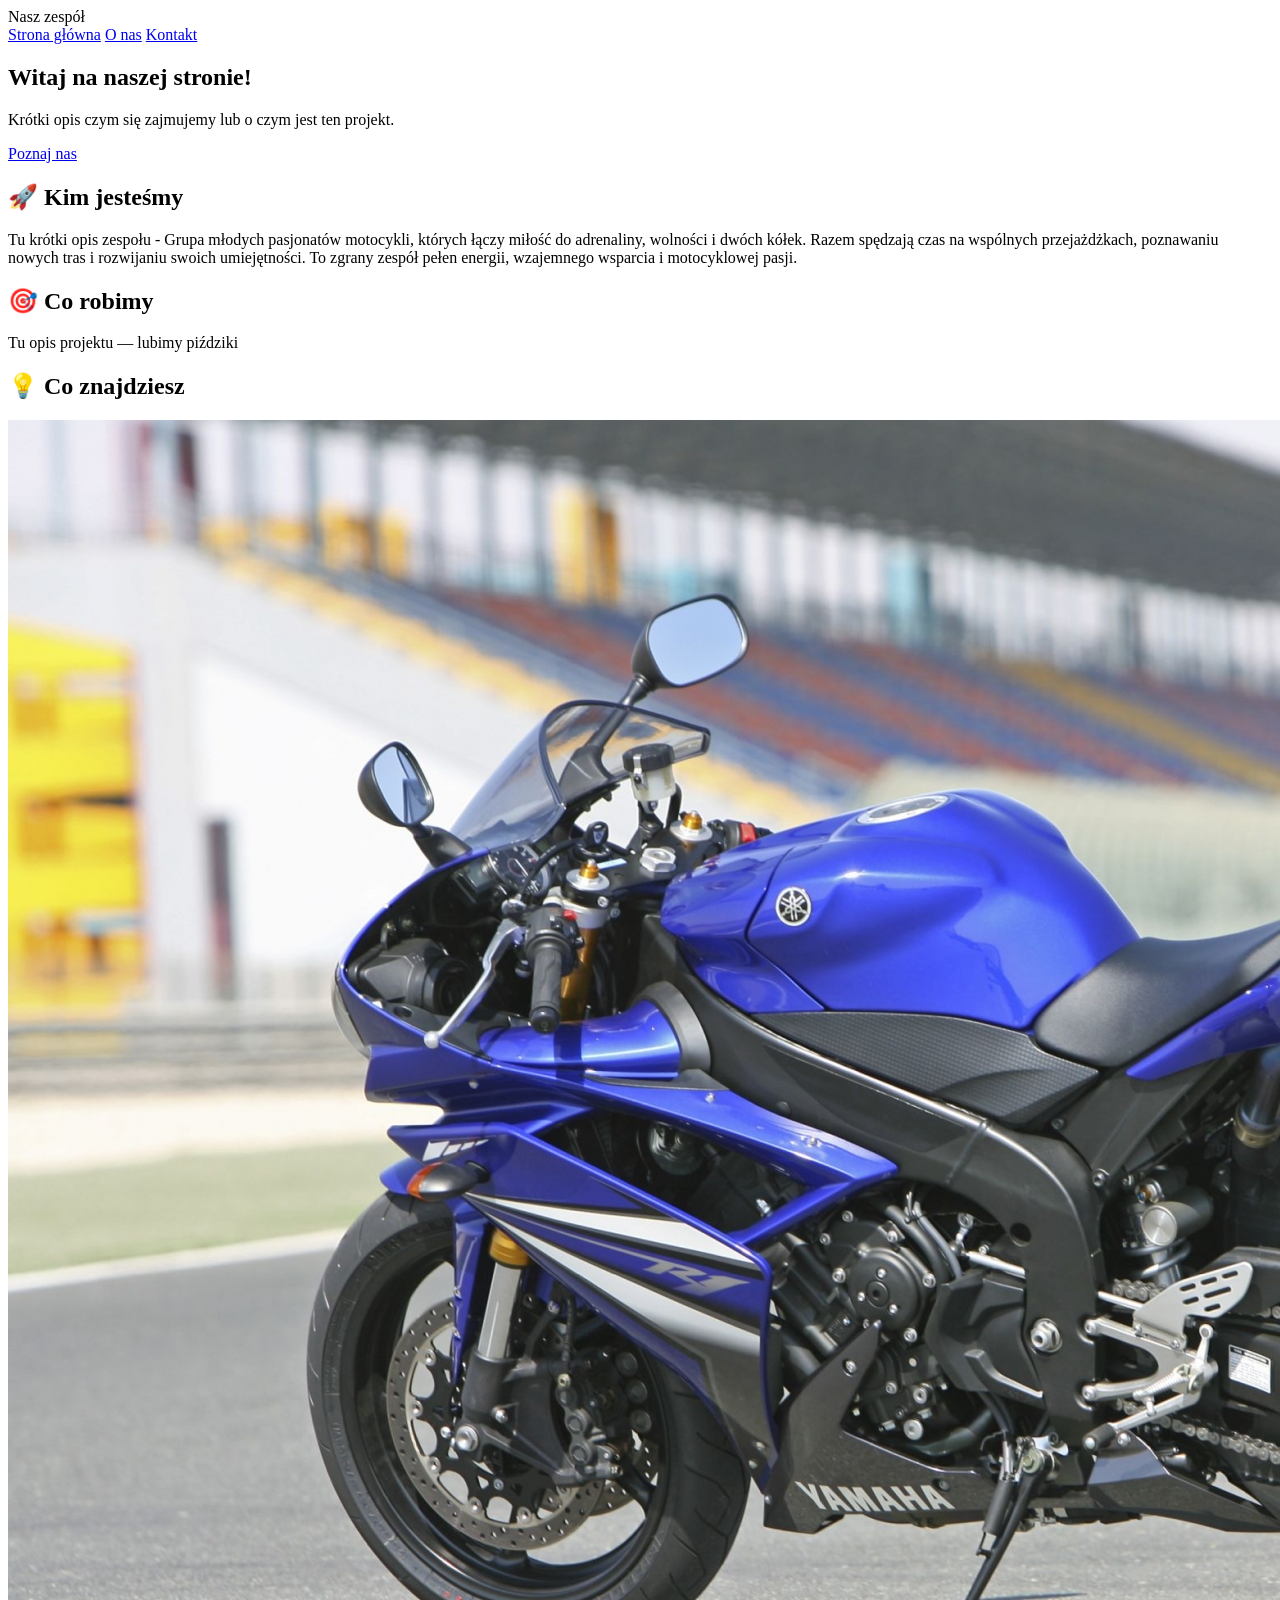
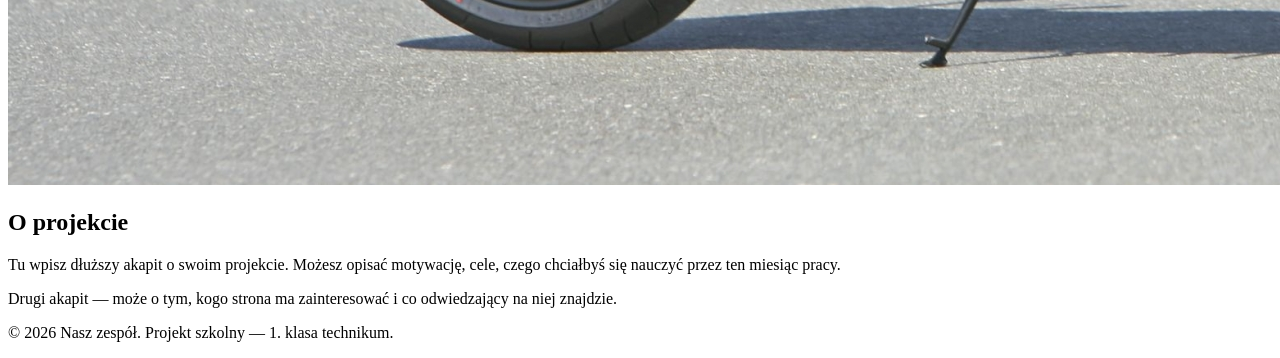
==== index.html @ 54bbe349 "Update index.html" ====
<!DOCTYPE html>
<html lang="pl">
<head>
  <meta charset="UTF-8">
  <meta name="viewport" content="width=device-width, initial-scale=1.0">
  <title>Nasz zespół — Z</title>
  <link rel="stylesheet" href="style.css">
</head>
<body>

  <header class="topbar">
    <div class="logo">Nasz zespół</div>
    <nav>
      <a href="index.html" class="active">Strona główna</a>
      <a href="o-nas.html">O nas</a>
      <a href="kontakt.html">Kontakt</a>
    </nav>
  </header>

  <section class="hero">
    <h1>Witaj na naszej stronie!</h1>
    <p>Krótki opis czym się zajmujemy lub o czym jest ten projekt.</p>
    <a href="o-nas.html" class="btn">Poznaj nas</a>
  </section>

  <main class="container">

    <section class="card-grid">
      <article class="card">
        <h2>🚀 Kim jesteśmy</h2>
        <p>Tu krótki opis zespołu - Grupa młodych pasjonatów motocykli, których łączy miłość do adrenaliny, wolności i dwóch kółek. Razem spędzają czas na wspólnych przejażdżkach, poznawaniu nowych tras i rozwijaniu swoich umiejętności. To zgrany zespół pełen energii, wzajemnego wsparcia i motocyklowej pasji.
</p>
      </article>
      <article class="card">
        <h2>🎯 Co robimy</h2>
        <p>Tu opis projektu — lubimy piździki</p>
      </article>
      <article class="card">
        <h2>💡 Co znajdziesz</h2>
        <img src="Yamaha_R1_RN19_030.jpg" alt="Yamaha_R1_RN19_030.jpg">
  
      </article>
    </section>

    <section class="content">
      <h2>O projekcie</h2>
      <p>
        Tu wpisz dłuższy akapit o swoim projekcie. Możesz opisać motywację,
        cele, czego chciałbyś się nauczyć przez ten miesiąc pracy.
      </p>
      <p>
        Drugi akapit — może o tym, kogo strona ma zainteresować i co
        odwiedzający na niej znajdzie.
      </p>
    </section>

  </main>

  <footer class="footer">
    <p>&copy; 2026 Nasz zespół. Projekt szkolny — 1. klasa technikum.</p>
  </footer>

</body>
</html>
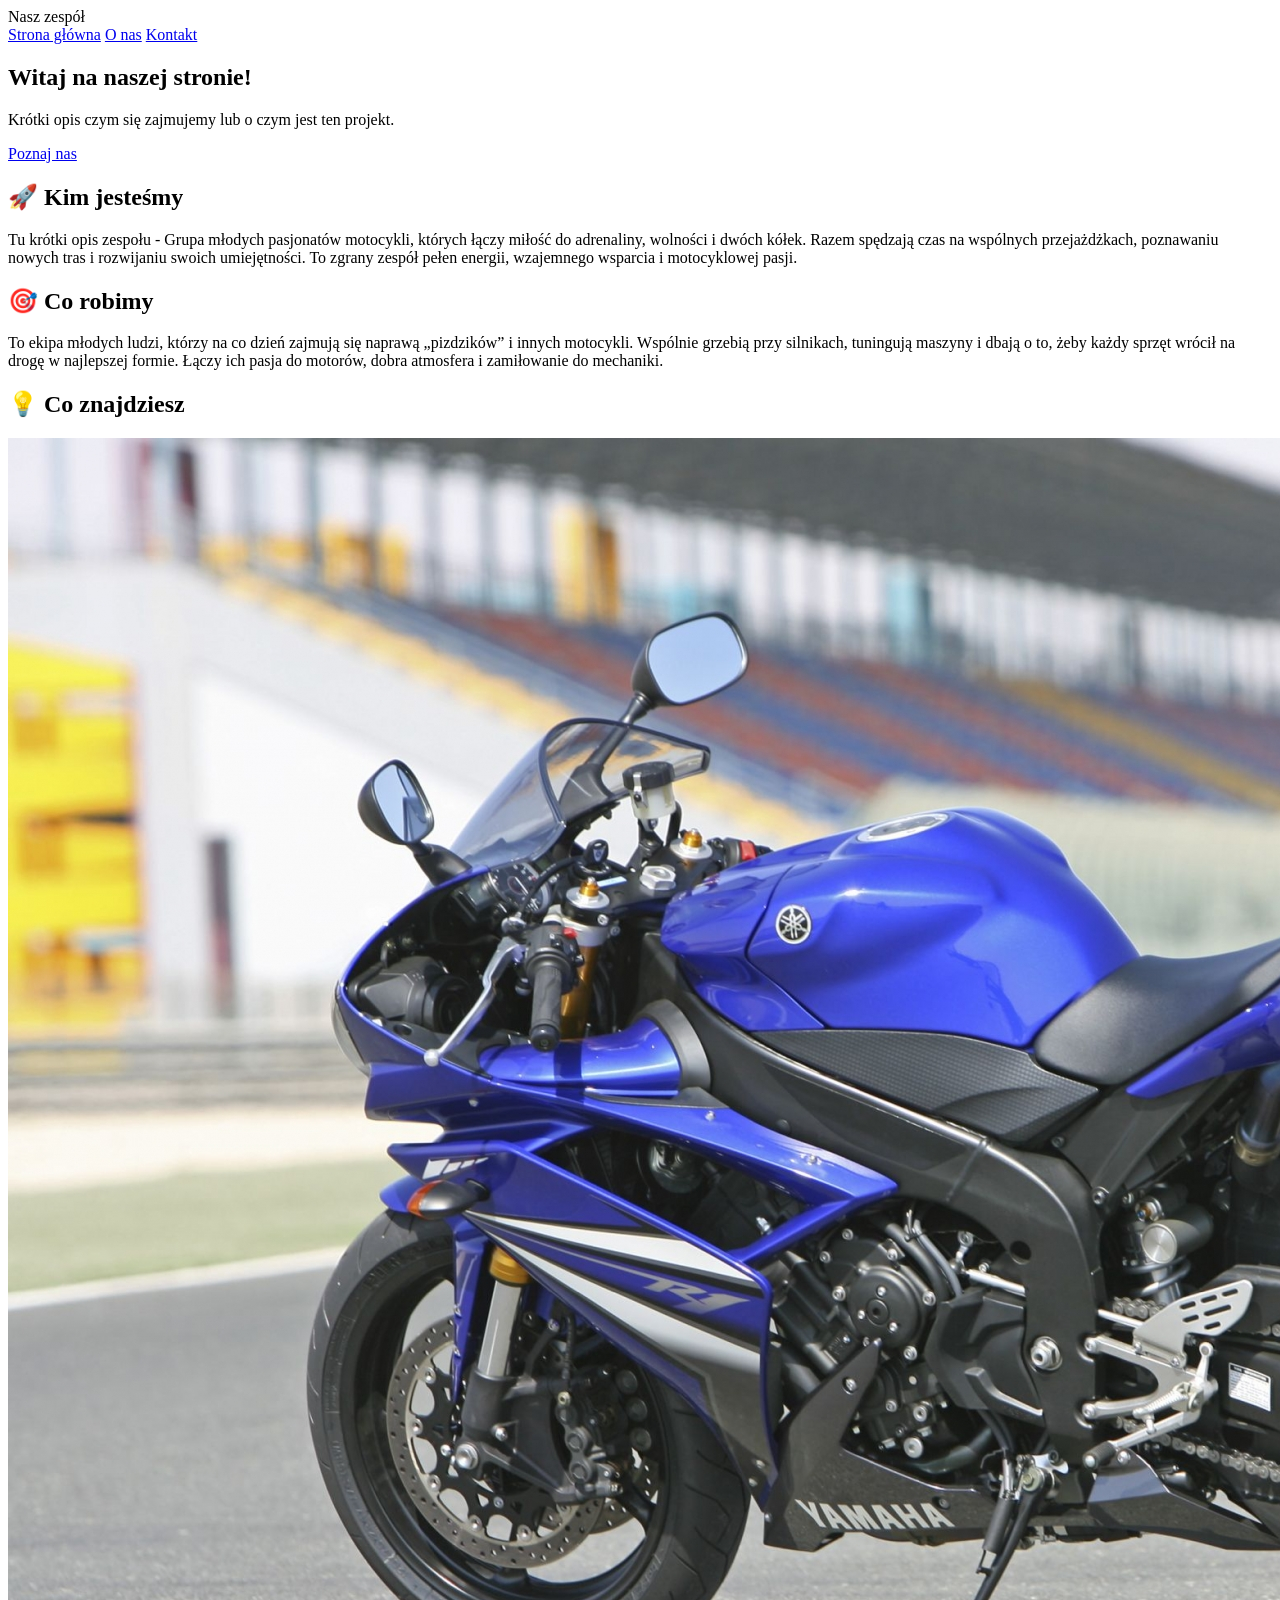
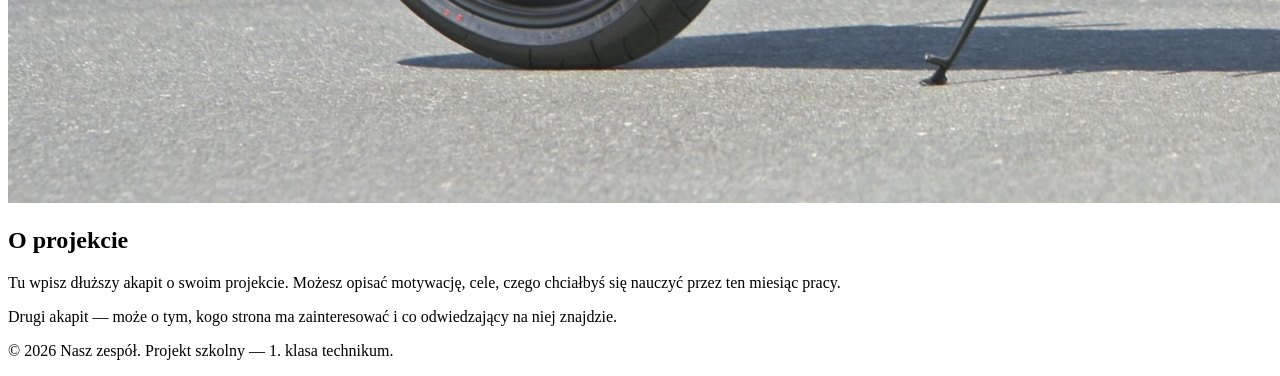
==== commit 7b091ceb: "Update index.html" ====
--- a/index.html
+++ b/index.html
@@ -28,12 +28,17 @@
     <section class="card-grid">
       <article class="card">
         <h2>🚀 Kim jesteśmy</h2>
-        <p>Tu krótki opis zespołu - Grupa młodych pasjonatów motocykli, których łączy miłość do adrenaliny, wolności i dwóch kółek. Razem spędzają czas na wspólnych przejażdżkach, poznawaniu nowych tras i rozwijaniu swoich umiejętności. To zgrany zespół pełen energii, wzajemnego wsparcia i motocyklowej pasji.
+        <p>Tu krótki opis zespołu - Grupa młodych pasjonatów motocykli, których łączy miłość do adrenaliny,
+          wolności i dwóch kółek. Razem spędzają czas na wspólnych przejażdżkach, poznawaniu nowych tras i
+          rozwijaniu swoich umiejętności. To zgrany zespół pełen energii, wzajemnego wsparcia i motocyklowej pasji.
 </p>
       </article>
       <article class="card">
         <h2>🎯 Co robimy</h2>
-        <p>Tu opis projektu — lubimy piździki</p>
+        <p>To ekipa młodych ludzi, którzy na co dzień zajmują się naprawą „pizdzików” i innych motocykli.
+          Wspólnie grzebią przy silnikach, tuningują maszyny i dbają o to, żeby każdy sprzęt wrócił na drogę w
+          najlepszej formie. Łączy ich pasja do motorów, dobra atmosfera i zamiłowanie do mechaniki.
+</p>
       </article>
       <article class="card">
         <h2>💡 Co znajdziesz</h2>
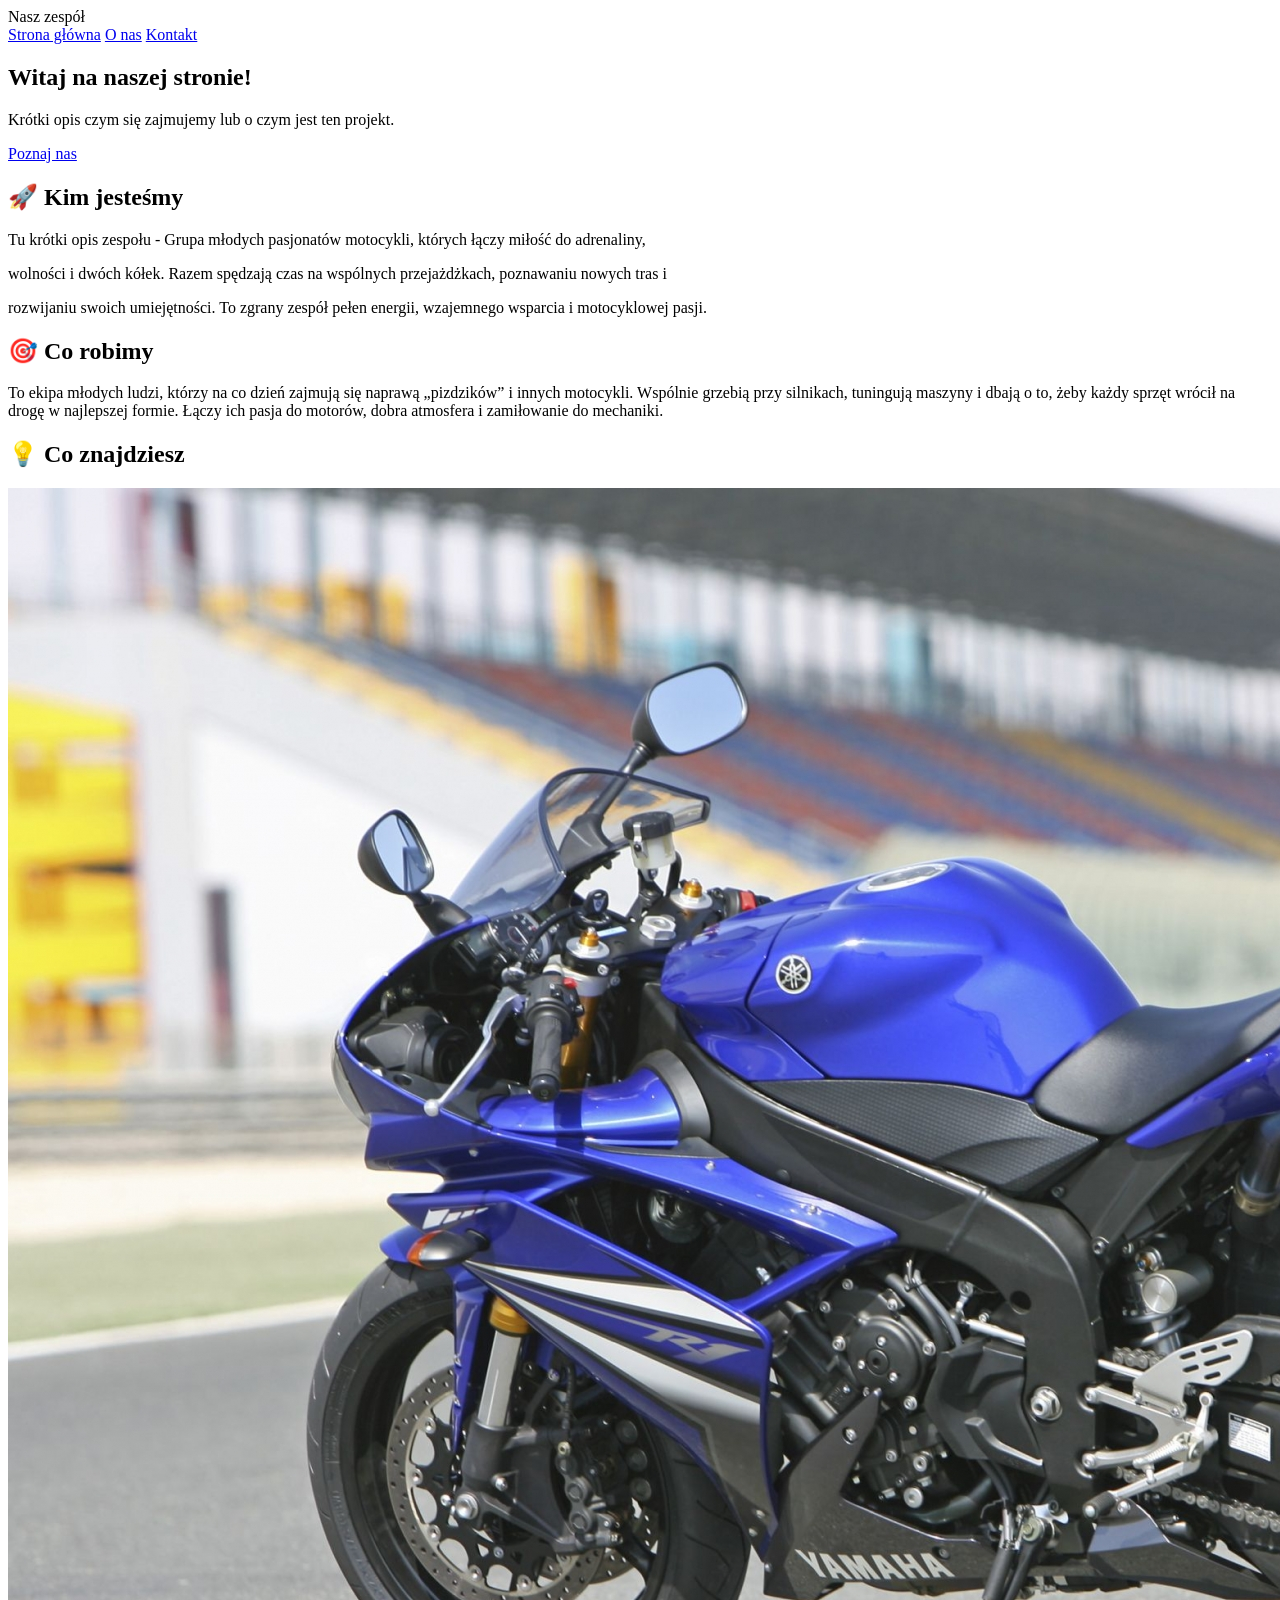
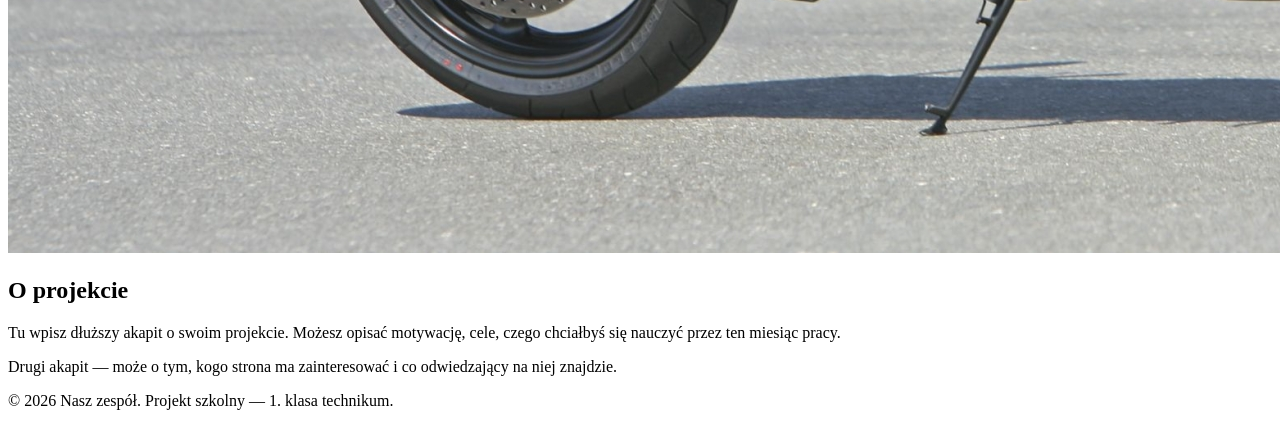
==== commit 3b43b568: "Update index.html" ====
--- a/index.html
+++ b/index.html
@@ -28,9 +28,9 @@
     <section class="card-grid">
       <article class="card">
         <h2>🚀 Kim jesteśmy</h2>
-        <p>Tu krótki opis zespołu - Grupa młodych pasjonatów motocykli, których łączy miłość do adrenaliny,
-          wolności i dwóch kółek. Razem spędzają czas na wspólnych przejażdżkach, poznawaniu nowych tras i
-          rozwijaniu swoich umiejętności. To zgrany zespół pełen energii, wzajemnego wsparcia i motocyklowej pasji.
+        <p>Tu krótki opis zespołu - Grupa młodych pasjonatów motocykli, których łączy miłość do adrenaliny,</p>
+        </p>  wolności i dwóch kółek. Razem spędzają czas na wspólnych przejażdżkach, poznawaniu nowych tras i</p>
+      </p>    rozwijaniu swoich umiejętności. To zgrany zespół pełen energii, wzajemnego wsparcia i motocyklowej pasji.
 </p>
       </article>
       <article class="card">
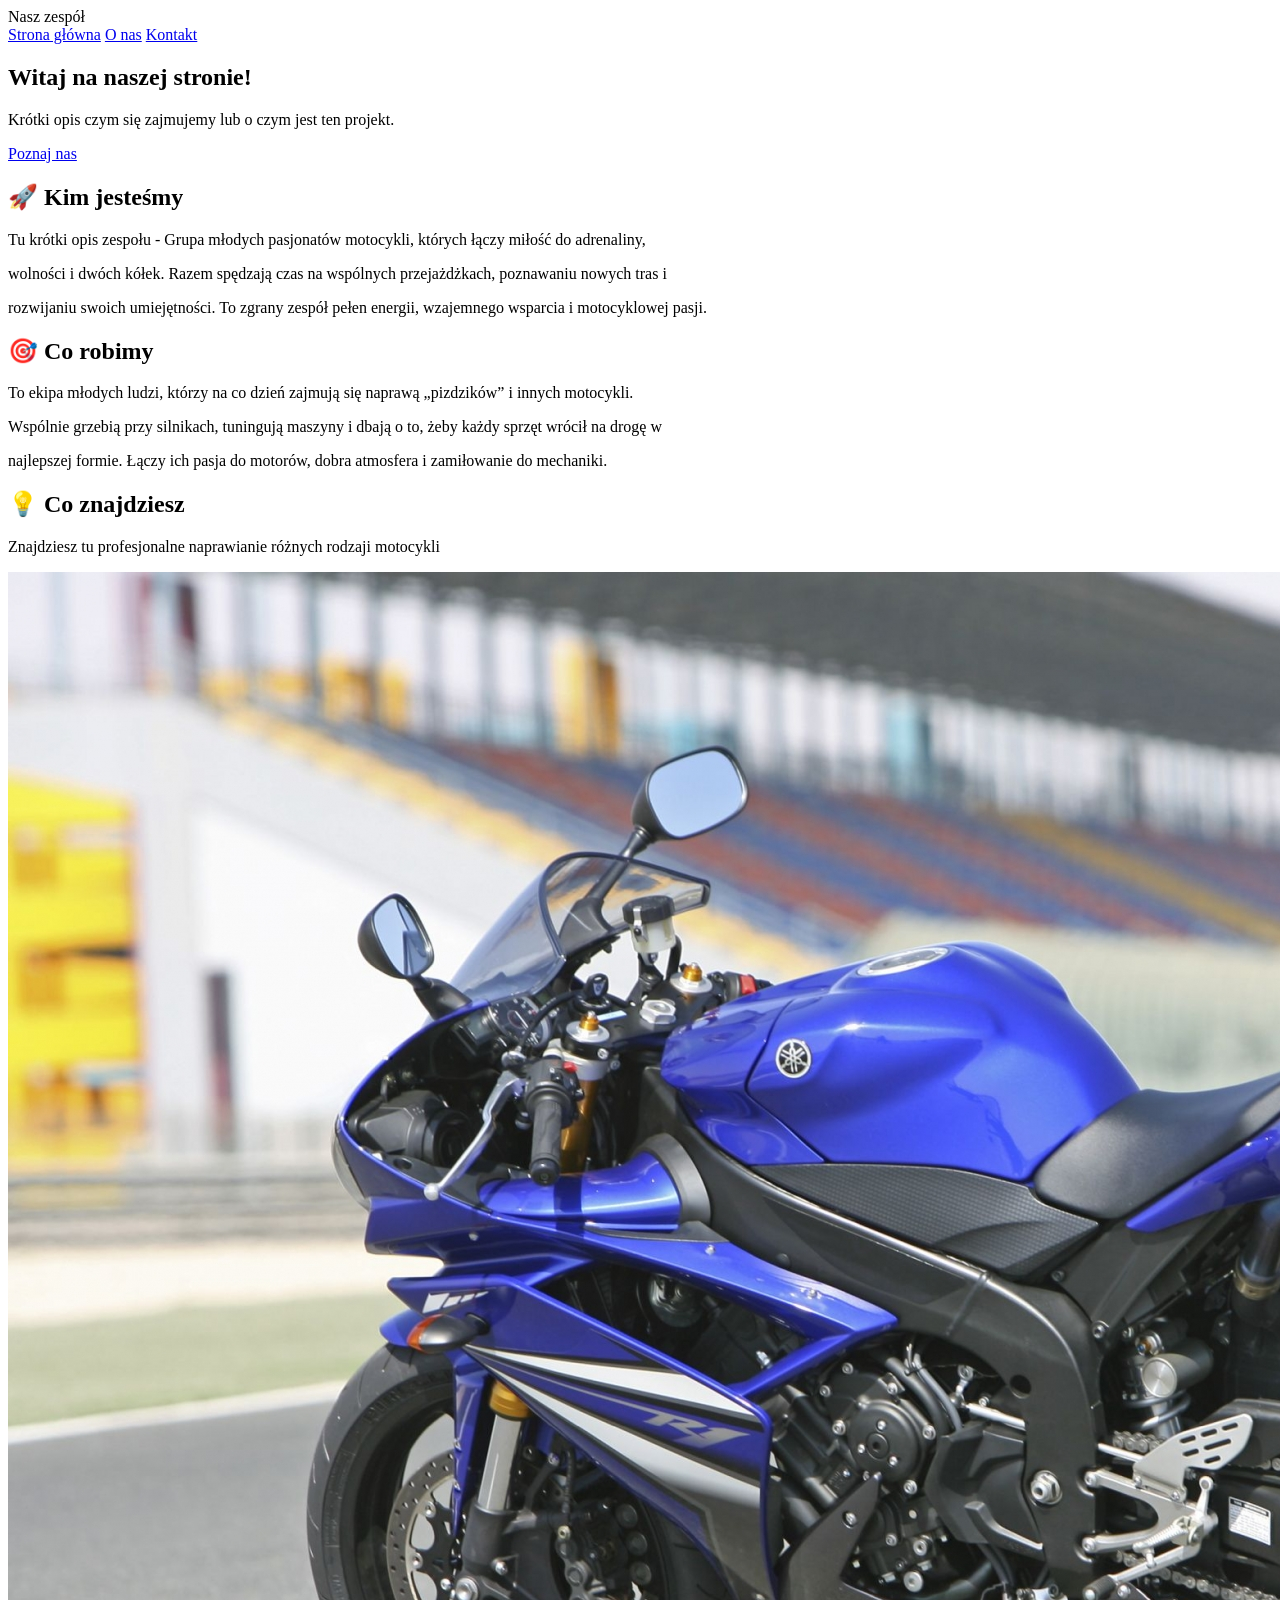
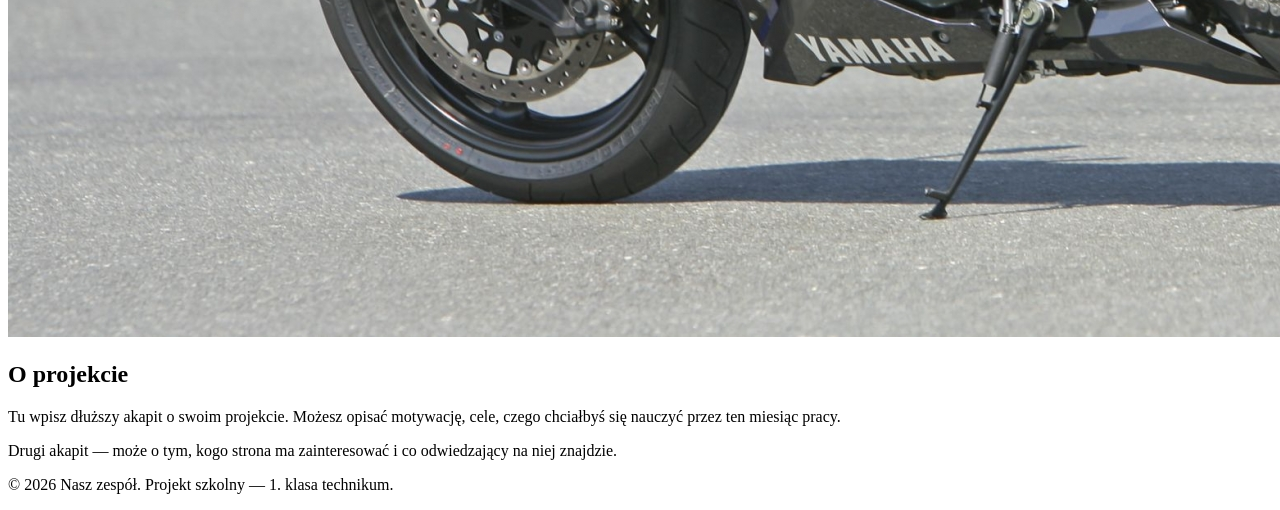
==== commit 7d8e4ad0: "Update index.html" ====
--- a/index.html
+++ b/index.html
@@ -35,13 +35,14 @@
       </article>
       <article class="card">
         <h2>🎯 Co robimy</h2>
-        <p>To ekipa młodych ludzi, którzy na co dzień zajmują się naprawą „pizdzików” i innych motocykli.
-          Wspólnie grzebią przy silnikach, tuningują maszyny i dbają o to, żeby każdy sprzęt wrócił na drogę w
-          najlepszej formie. Łączy ich pasja do motorów, dobra atmosfera i zamiłowanie do mechaniki.
+        <p>To ekipa młodych ludzi, którzy na co dzień zajmują się naprawą „pizdzików” i innych motocykli.</p>
+        </p>  Wspólnie grzebią przy silnikach, tuningują maszyny i dbają o to, żeby każdy sprzęt wrócił na drogę w</p>
+       </p>   najlepszej formie. Łączy ich pasja do motorów, dobra atmosfera i zamiłowanie do mechaniki.
 </p>
       </article>
       <article class="card">
         <h2>💡 Co znajdziesz</h2>
+       </p> Znajdziesz tu profesjonalne naprawianie różnych rodzaji motocykli</p>
         <img src="Yamaha_R1_RN19_030.jpg" alt="Yamaha_R1_RN19_030.jpg">
   
       </article>
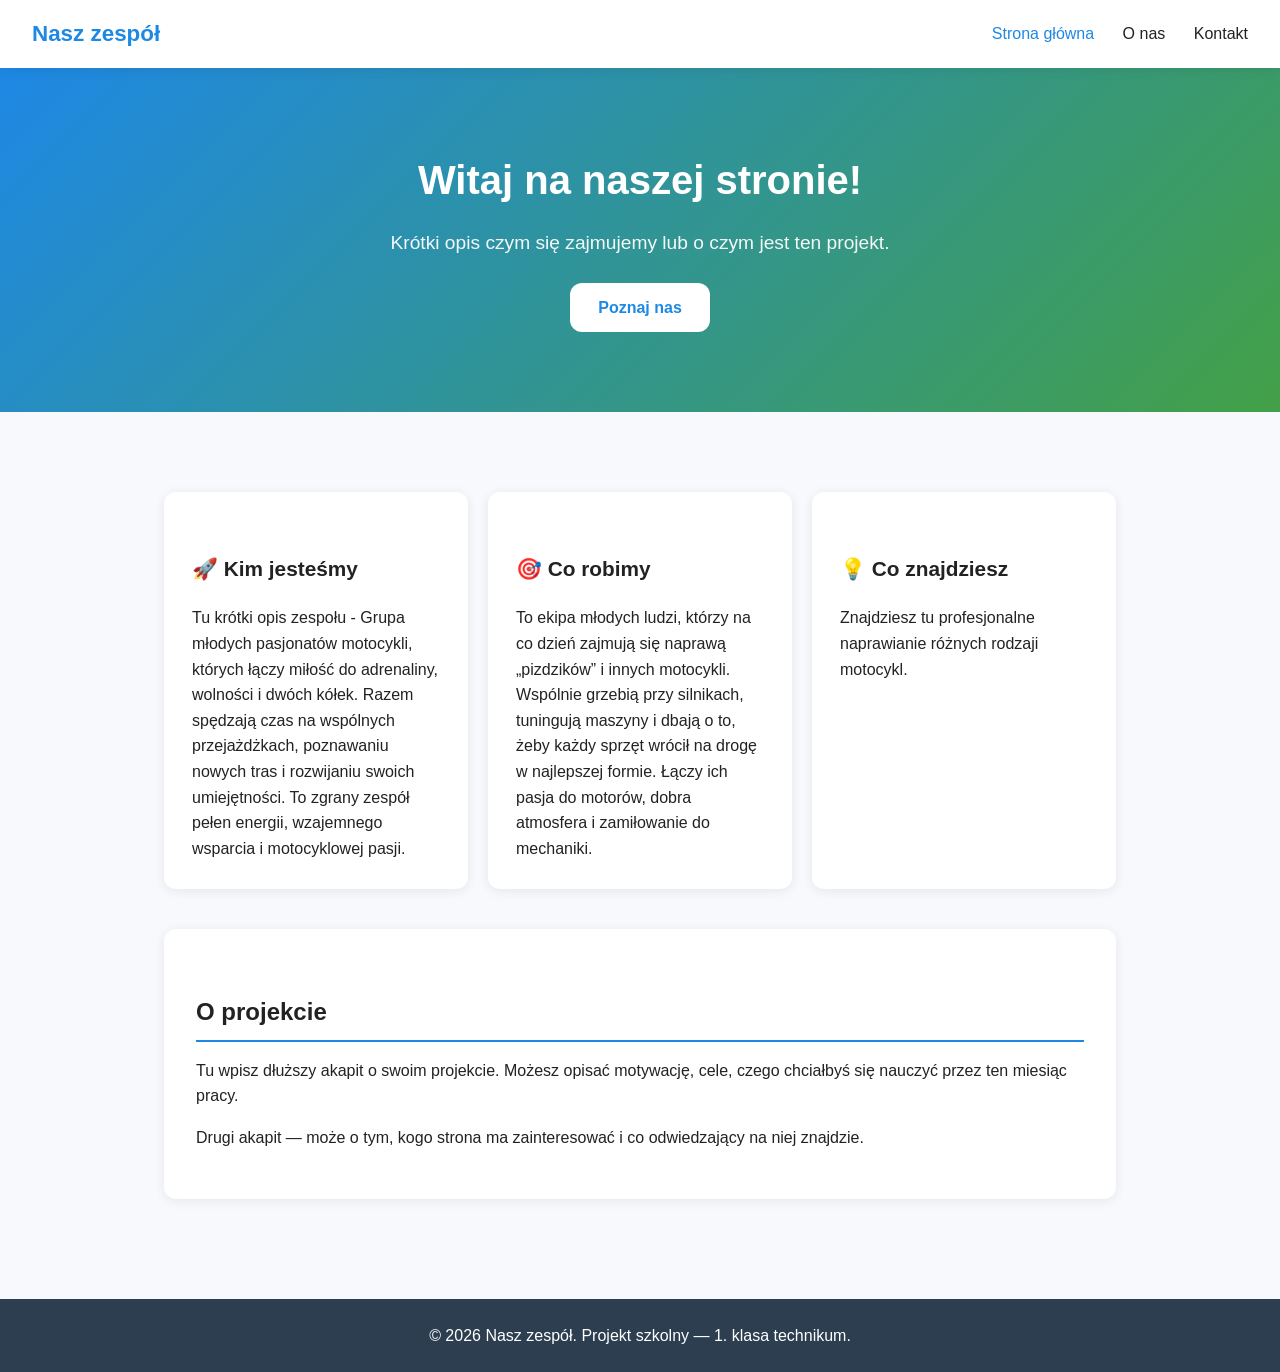
==== commit aa97fad3: "Update index.html" ====
--- a/index.html
+++ b/index.html
@@ -28,22 +28,22 @@
     <section class="card-grid">
       <article class="card">
         <h2>🚀 Kim jesteśmy</h2>
-        <p>Tu krótki opis zespołu - Grupa młodych pasjonatów motocykli, których łączy miłość do adrenaliny,</p>
-        </p>  wolności i dwóch kółek. Razem spędzają czas na wspólnych przejażdżkach, poznawaniu nowych tras i</p>
-      </p>    rozwijaniu swoich umiejętności. To zgrany zespół pełen energii, wzajemnego wsparcia i motocyklowej pasji.
+        <p>Tu krótki opis zespołu - Grupa młodych pasjonatów motocykli, których łączy miłość do adrenaliny,
+         wolności i dwóch kółek. Razem spędzają czas na wspólnych przejażdżkach, poznawaniu nowych tras i
+          rozwijaniu swoich umiejętności. To zgrany zespół pełen energii, wzajemnego wsparcia i motocyklowej pasji.
 </p>
       </article>
       <article class="card">
         <h2>🎯 Co robimy</h2>
-        <p>To ekipa młodych ludzi, którzy na co dzień zajmują się naprawą „pizdzików” i innych motocykli.</p>
-        </p>  Wspólnie grzebią przy silnikach, tuningują maszyny i dbają o to, żeby każdy sprzęt wrócił na drogę w</p>
-       </p>   najlepszej formie. Łączy ich pasja do motorów, dobra atmosfera i zamiłowanie do mechaniki.
+        <p>To ekipa młodych ludzi, którzy na co dzień zajmują się naprawą „pizdzików” i innych motocykli.
+          Wspólnie grzebią przy silnikach, tuningują maszyny i dbają o to, żeby każdy sprzęt wrócił na drogę w
+         najlepszej formie. Łączy ich pasja do motorów, dobra atmosfera i zamiłowanie do mechaniki.
 </p>
       </article>
       <article class="card">
         <h2>💡 Co znajdziesz</h2>
-       </p> Znajdziesz tu profesjonalne naprawianie różnych rodzaji motocykli</p>
-        <img src="Yamaha_R1_RN19_030.jpg" alt="Yamaha_R1_RN19_030.jpg">
+       </p> Znajdziesz tu profesjonalne naprawianie różnych rodzaji motocykl. </p>
+        <img src="" alt="">
   
       </article>
     </section>
--- a/style.css
+++ b/style.css
@@ -0,0 +1,231 @@
+/* ===== ZMIENNE — zmień tutaj, żeby zmienić wygląd całej strony ===== */
+:root {
+  --kolor-glowny: #1e88e5;
+  --kolor-akcent: #43a047;
+  --kolor-tlo: #f7f9fc;
+  --kolor-karty: #ffffff;
+  --kolor-tekst: #222;
+  --kolor-tekst-jasny: #666;
+  --cien: 0 2px 12px rgba(0, 0, 0, 0.08);
+  --zaokraglenie: 12px;
+}
+
+/* ===== RESET I BAZOWE STYLE ===== */
+* {
+  box-sizing: border-box;
+  margin: 0;
+  padding: 0;
+}
+
+body {
+  font-family: "Segoe UI", "Helvetica Neue", sans-serif;
+  background: var(--kolor-tlo);
+  color: var(--kolor-tekst);
+  line-height: 1.6;
+}
+
+a { color: var(--kolor-glowny); text-decoration: none; }
+a:hover { text-decoration: underline; }
+
+/* ===== NAGŁÓWEK Z MENU ===== */
+.topbar {
+  background: var(--kolor-karty);
+  display: flex;
+  justify-content: space-between;
+  align-items: center;
+  padding: 16px 32px;
+  box-shadow: var(--cien);
+  position: sticky;
+  top: 0;
+  z-index: 100;
+}
+
+.logo {
+  font-size: 1.4rem;
+  font-weight: 700;
+  color: var(--kolor-glowny);
+}
+
+.topbar nav a {
+  margin-left: 24px;
+  color: var(--kolor-tekst);
+  font-weight: 500;
+}
+
+.topbar nav a.active,
+.topbar nav a:hover {
+  color: var(--kolor-glowny);
+  text-decoration: none;
+}
+
+/* ===== SEKCJA POWITALNA (HERO) ===== */
+.hero {
+  background: linear-gradient(135deg, var(--kolor-glowny), var(--kolor-akcent));
+  color: white;
+  padding: 80px 32px;
+  text-align: center;
+}
+
+.hero h1 { font-size: 2.5rem; margin-bottom: 16px; }
+.hero p { font-size: 1.2rem; opacity: 0.95; margin-bottom: 24px; }
+
+.btn {
+  display: inline-block;
+  padding: 12px 28px;
+  background: white;
+  color: var(--kolor-glowny);
+  border-radius: var(--zaokraglenie);
+  font-weight: 600;
+  border: none;
+  cursor: pointer;
+  transition: transform 0.2s;
+}
+
+.btn:hover { transform: translateY(-2px); text-decoration: none; }
+
+/* ===== GŁÓWNY KONTENER ===== */
+.container {
+  max-width: 1000px;
+  margin: 0 auto;
+  padding: 40px 24px;
+}
+
+.container h1 {
+  color: var(--kolor-glowny);
+  margin-bottom: 24px;
+}
+
+.container h2 {
+  color: var(--kolor-tekst);
+  margin: 32px 0 16px;
+  padding-bottom: 8px;
+  border-bottom: 2px solid var(--kolor-glowny);
+}
+
+/* ===== KAFELKI (GRID) ===== */
+.card-grid {
+  display: grid;
+  grid-template-columns: repeat(auto-fit, minmax(260px, 1fr));
+  gap: 20px;
+  margin: 40px 0;
+}
+
+.card {
+  background: var(--kolor-karty);
+  padding: 28px;
+  border-radius: var(--zaokraglenie);
+  box-shadow: var(--cien);
+  transition: transform 0.2s;
+}
+
+.card:hover { transform: translateY(-4px); }
+.card h2 { font-size: 1.3rem; margin-bottom: 12px; border: none; }
+
+/* ===== SEKCJA TREŚCI ===== */
+.content {
+  background: var(--kolor-karty);
+  padding: 32px;
+  border-radius: var(--zaokraglenie);
+  box-shadow: var(--cien);
+  margin-top: 32px;
+}
+
+.content p { margin-bottom: 16px; }
+
+/* ===== SIATKA Z CZŁONKAMI ZESPOŁU ===== */
+.team-grid {
+  display: grid;
+  grid-template-columns: repeat(auto-fit, minmax(220px, 1fr));
+  gap: 24px;
+  margin-top: 32px;
+}
+
+.member {
+  background: var(--kolor-karty);
+  padding: 24px;
+  border-radius: var(--zaokraglenie);
+  box-shadow: var(--cien);
+  text-align: center;
+}
+
+.member img {
+  width: 140px;
+  height: 140px;
+  border-radius: 50%;
+  object-fit: cover;
+  margin-bottom: 16px;
+}
+
+.member h3 { margin-bottom: 4px; }
+.member .role {
+  color: var(--kolor-glowny);
+  font-weight: 600;
+  font-size: 0.9rem;
+  margin-bottom: 12px;
+}
+.member p { color: var(--kolor-tekst-jasny); font-size: 0.95rem; }
+
+/* ===== FORMULARZ KONTAKTOWY ===== */
+.contact-form {
+  background: var(--kolor-karty);
+  padding: 32px;
+  border-radius: var(--zaokraglenie);
+  box-shadow: var(--cien);
+  display: flex;
+  flex-direction: column;
+  gap: 12px;
+  margin-top: 24px;
+}
+
+.contact-form label { font-weight: 600; }
+
+.contact-form input,
+.contact-form textarea {
+  padding: 10px 14px;
+  border: 1px solid #ddd;
+  border-radius: 8px;
+  font-family: inherit;
+  font-size: 1rem;
+}
+
+.contact-form input:focus,
+.contact-form textarea:focus {
+  outline: none;
+  border-color: var(--kolor-glowny);
+}
+
+.contact-form button {
+  align-self: flex-start;
+  background: var(--kolor-glowny);
+  color: white;
+  padding: 12px 32px;
+}
+
+/* ===== STOPKA ===== */
+.footer {
+  background: #2c3e50;
+  color: white;
+  text-align: center;
+  padding: 24px;
+  margin-top: 60px;
+}
+
+/* ===== RESPONSYWNOŚĆ (TELEFON) ===== */
+@media (max-width: 600px) {
+
+  .topbar {
+    flex-direction: column;
+    gap: 12px;
+    padding: 16px;
+  }
+
+  .topbar nav a {
+    margin: 0 8px;
+    font-size: 0.95rem;
+  }
+
+  .hero { padding: 50px 20px; }
+  .hero h1 { font-size: 1.8rem; }
+  .hero p { font-size: 1rem; }
+
+}
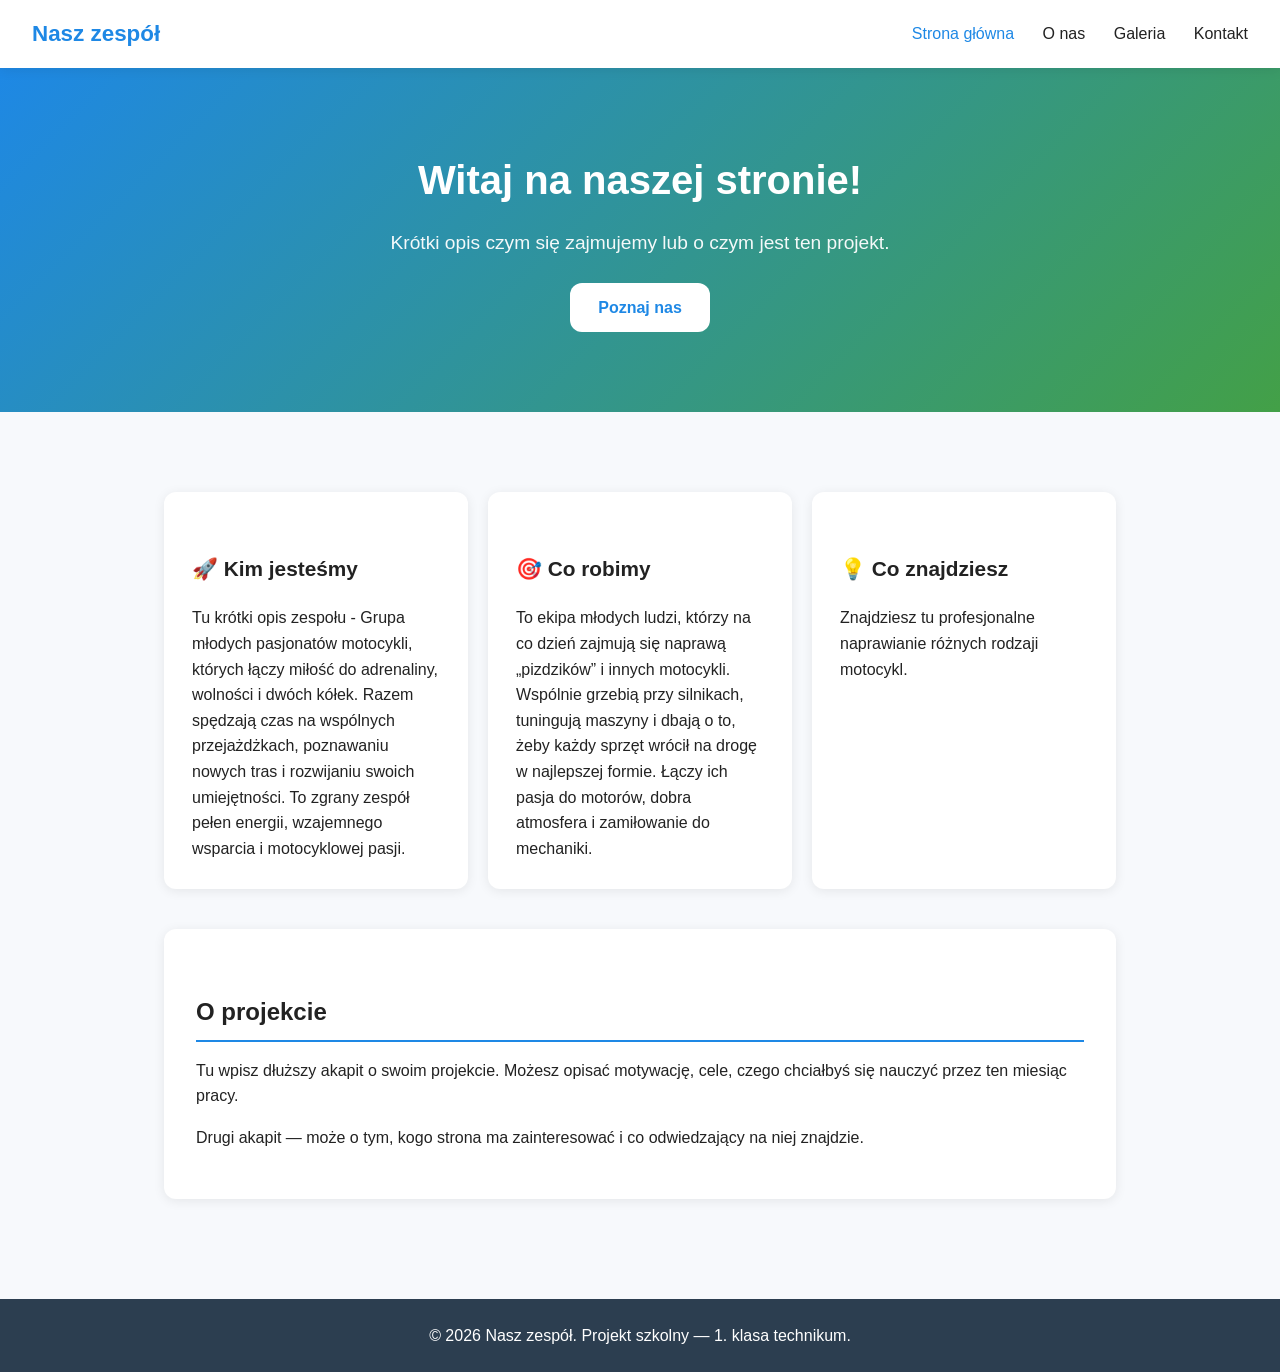
==== commit a24a2c0a: "Update index.html" ====
--- a/index.html
+++ b/index.html
@@ -13,6 +13,7 @@
     <nav>
       <a href="index.html" class="active">Strona główna</a>
       <a href="o-nas.html">O nas</a>
+       <a href="galeria.html">Galeria</a>
       <a href="kontakt.html">Kontakt</a>
     </nav>
   </header>
@@ -43,7 +44,7 @@
       <article class="card">
         <h2>💡 Co znajdziesz</h2>
        </p> Znajdziesz tu profesjonalne naprawianie różnych rodzaji motocykl. </p>
-        <img src="" alt="">
+      
   
       </article>
     </section>
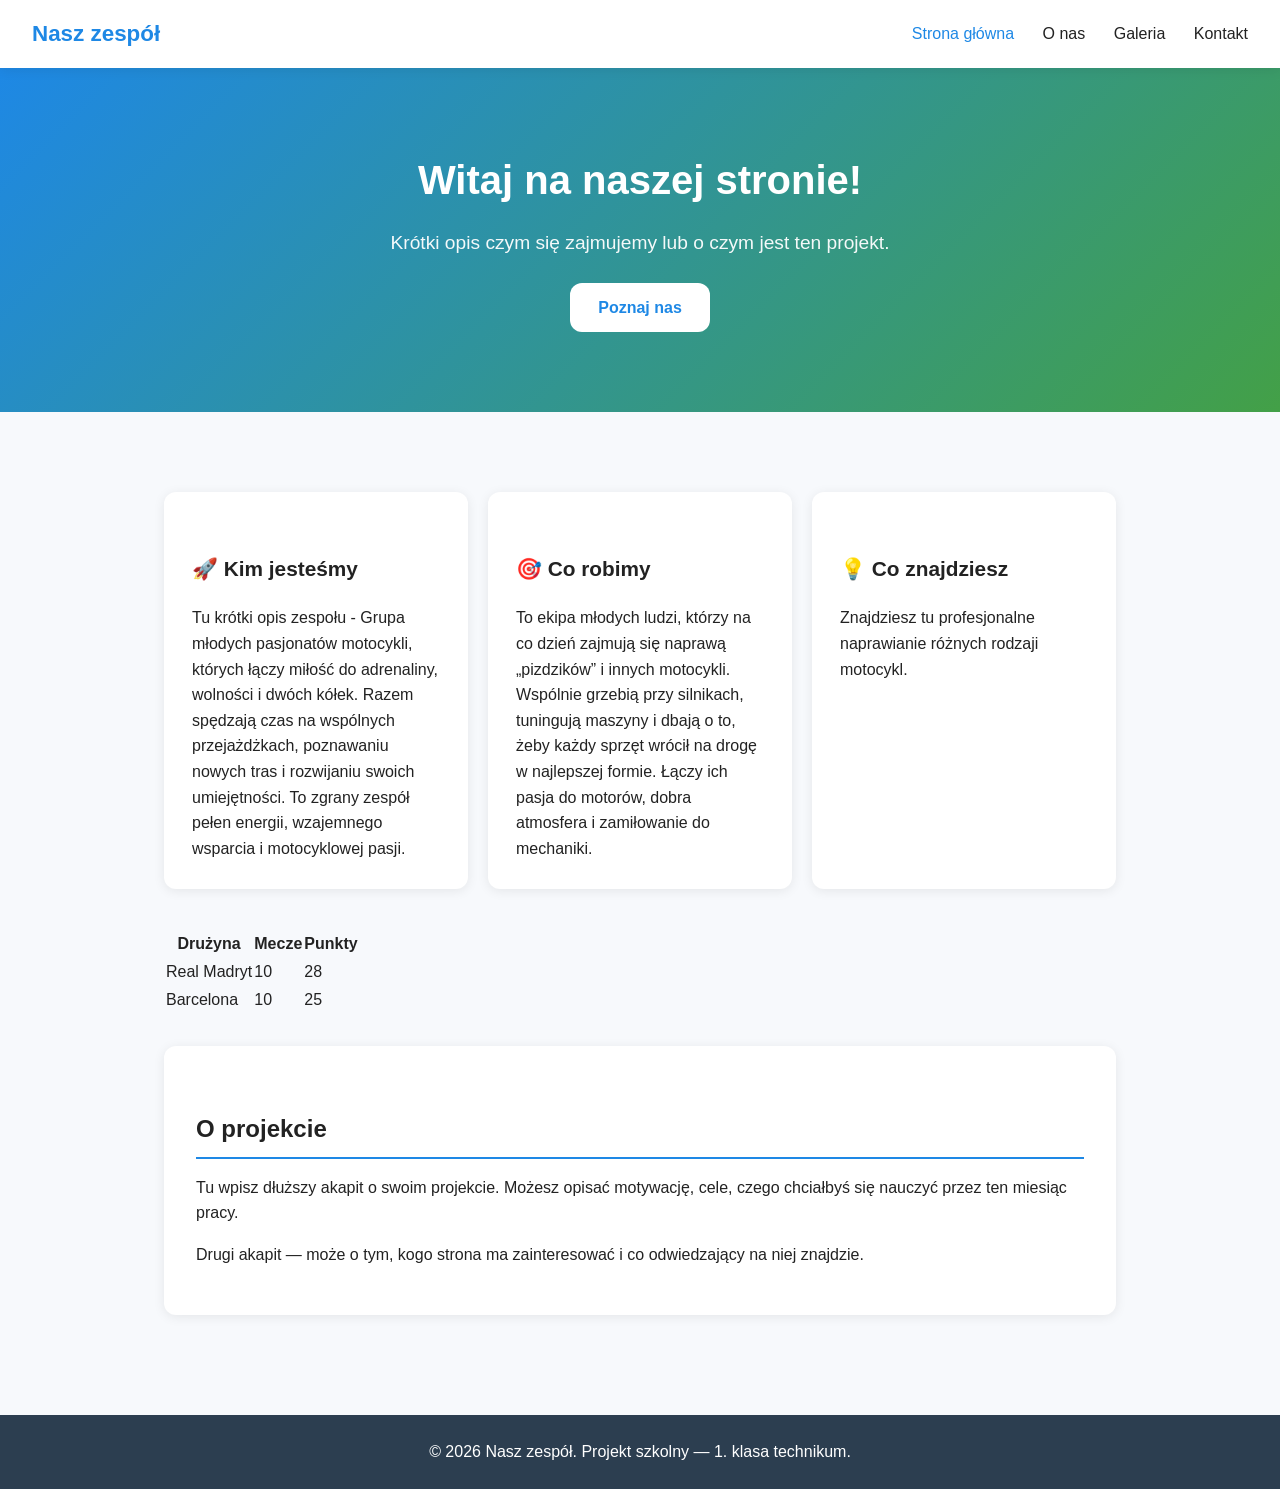
==== commit c7698eb7: "Update index.html" ====
--- a/index.html
+++ b/index.html
@@ -48,6 +48,27 @@
   
       </article>
     </section>
+<table>
+  <thead>
+    <tr>
+      <th>Drużyna</th>
+      <th>Mecze</th>
+      <th>Punkty</th>
+    </tr>
+  </thead>
+  <tbody>
+    <tr>
+      <td>Real Madryt</td>
+      <td>10</td>
+      <td>28</td>
+    </tr>
+    <tr>
+      <td>Barcelona</td>
+      <td>10</td>
+      <td>25</td>
+    </tr>
+  </tbody>
+</table>
 
     <section class="content">
       <h2>O projekcie</h2>
